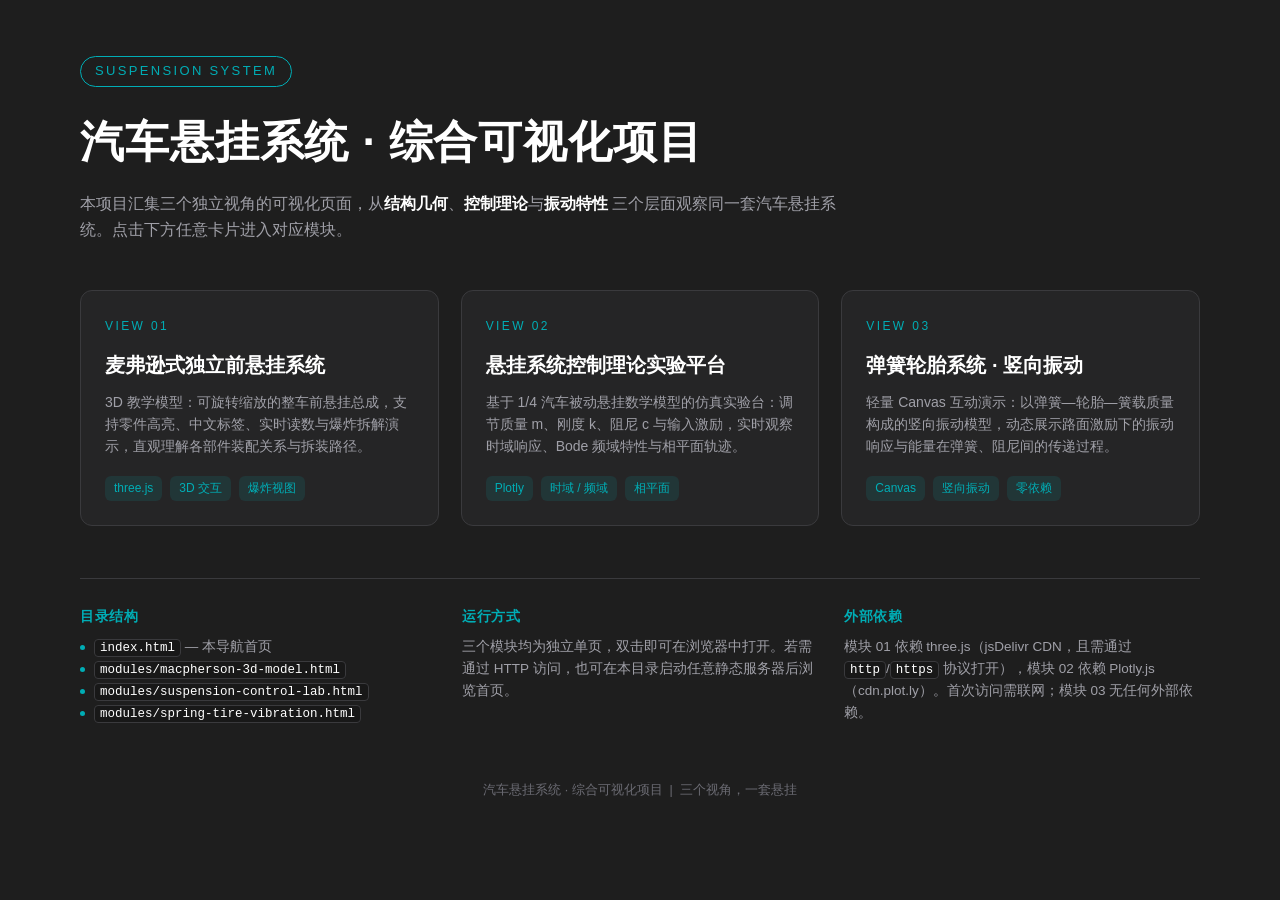
==== index.html @ 0a14ce91 "合并汽车悬挂系统三个可视化项目并打包为单仓库 新增导航首页 index.html（深色，说明三个视角与目录结构）；三个模块原样并入 modules/：macpherson-3d-model.html（" ====
<!DOCTYPE html>
<html lang="zh-CN">
<head>
<meta charset="UTF-8">
<meta name="viewport" content="width=device-width, initial-scale=1.0">
<title>汽车悬挂系统 · 综合可视化项目</title>
<style>
  :root{
    --bg:#1e1e1e;
    --panel:#252526;
    --panel-hover:#2d2d30;
    --border:#3a3a3d;
    --text:#ffffff;
    --text-dim:#a0a0a8;
    --accent:#00adb5;
    --accent-soft:rgba(0,173,181,.12);
  }
  *{box-sizing:border-box;margin:0;padding:0;}
  body{
    background:var(--bg);
    color:var(--text);
    font-family:"Segoe UI","Microsoft YaHei",-apple-system,BlinkMacSystemFont,sans-serif;
    line-height:1.6;
    min-height:100vh;
    padding:56px 24px 80px;
  }
  .wrap{max-width:1120px;margin:0 auto;}

  header{margin-bottom:48px;}
  .eyebrow{
    display:inline-block;
    font-size:13px;
    letter-spacing:.18em;
    color:var(--accent);
    border:1px solid var(--accent);
    border-radius:999px;
    padding:4px 14px;
    margin-bottom:20px;
  }
  h1{
    font-size:clamp(28px,4vw,44px);
    font-weight:600;
    letter-spacing:.02em;
    margin-bottom:14px;
  }
  .lede{
    color:var(--text-dim);
    font-size:16px;
    max-width:760px;
  }
  .lede strong{color:var(--text);font-weight:600;}

  .grid{
    display:grid;
    grid-template-columns:repeat(auto-fit,minmax(300px,1fr));
    gap:22px;
  }

  a.card{
    display:block;
    background:var(--panel);
    border:1px solid var(--border);
    border-radius:12px;
    padding:26px 24px 24px;
    text-decoration:none;
    color:inherit;
    transition:transform .18s ease,border-color .18s ease,background .18s ease;
    position:relative;
    overflow:hidden;
  }
  a.card::before{
    content:"";
    position:absolute;
    left:0;top:0;bottom:0;
    width:3px;
    background:var(--accent);
    transform:scaleY(0);
    transform-origin:top;
    transition:transform .18s ease;
  }
  a.card:hover{
    background:var(--panel-hover);
    border-color:var(--accent);
    transform:translateY(-3px);
  }
  a.card:hover::before{transform:scaleY(1);}

  .idx{
    font-size:12px;
    letter-spacing:.2em;
    color:var(--accent);
    margin-bottom:12px;
  }
  .card h2{
    font-size:20px;
    font-weight:600;
    margin-bottom:10px;
  }
  .card p{
    color:var(--text-dim);
    font-size:14px;
    margin-bottom:18px;
  }
  .tags{display:flex;flex-wrap:wrap;gap:8px;}
  .tag{
    font-size:12px;
    color:var(--accent);
    background:var(--accent-soft);
    border-radius:6px;
    padding:3px 9px;
    white-space:nowrap;
  }

  .notes{
    margin-top:52px;
    border-top:1px solid var(--border);
    padding-top:26px;
    display:grid;
    grid-template-columns:repeat(auto-fit,minmax(260px,1fr));
    gap:26px;
  }
  .notes h3{
    font-size:14px;
    font-weight:600;
    color:var(--accent);
    margin-bottom:9px;
    letter-spacing:.04em;
  }
  .notes p,.notes li{
    font-size:13.5px;
    color:var(--text-dim);
  }
  .notes ul{list-style:none;}
  .notes li{padding-left:14px;position:relative;}
  .notes li::before{
    content:"";
    position:absolute;
    left:0;top:.68em;
    width:5px;height:5px;
    border-radius:50%;
    background:var(--accent);
  }
  code{
    font-family:Consolas,"Courier New",monospace;
    font-size:12.5px;
    color:var(--text);
    background:#181818;
    border:1px solid var(--border);
    border-radius:4px;
    padding:1px 5px;
  }
  footer{
    margin-top:56px;
    color:#6b6b73;
    font-size:12.5px;
    text-align:center;
  }
</style>
</head>
<body>
<div class="wrap">

  <header>
    <span class="eyebrow">SUSPENSION SYSTEM</span>
    <h1>汽车悬挂系统 · 综合可视化项目</h1>
    <p class="lede">
      本项目汇集三个独立视角的可视化页面，从<strong>结构几何</strong>、<strong>控制理论</strong>与<strong>振动特性</strong>
      三个层面观察同一套汽车悬挂系统。点击下方任意卡片进入对应模块。
    </p>
  </header>

  <div class="grid">

    <a class="card" href="modules/macpherson-3d-model.html">
      <div class="idx">VIEW 01</div>
      <h2>麦弗逊式独立前悬挂系统</h2>
      <p>3D 教学模型：可旋转缩放的整车前悬挂总成，支持零件高亮、中文标签、实时读数与爆炸拆解演示，直观理解各部件装配关系与拆装路径。</p>
      <div class="tags">
        <span class="tag">three.js</span>
        <span class="tag">3D 交互</span>
        <span class="tag">爆炸视图</span>
      </div>
    </a>

    <a class="card" href="modules/suspension-control-lab.html">
      <div class="idx">VIEW 02</div>
      <h2>悬挂系统控制理论实验平台</h2>
      <p>基于 1/4 汽车被动悬挂数学模型的仿真实验台：调节质量 m、刚度 k、阻尼 c 与输入激励，实时观察时域响应、Bode 频域特性与相平面轨迹。</p>
      <div class="tags">
        <span class="tag">Plotly</span>
        <span class="tag">时域 / 频域</span>
        <span class="tag">相平面</span>
      </div>
    </a>

    <a class="card" href="modules/spring-tire-vibration.html">
      <div class="idx">VIEW 03</div>
      <h2>弹簧轮胎系统 · 竖向振动</h2>
      <p>轻量 Canvas 互动演示：以弹簧—轮胎—簧载质量构成的竖向振动模型，动态展示路面激励下的振动响应与能量在弹簧、阻尼间的传递过程。</p>
      <div class="tags">
        <span class="tag">Canvas</span>
        <span class="tag">竖向振动</span>
        <span class="tag">零依赖</span>
      </div>
    </a>

  </div>

  <section class="notes">
    <div>
      <h3>目录结构</h3>
      <ul>
        <li><code>index.html</code> — 本导航首页</li>
        <li><code>modules/macpherson-3d-model.html</code></li>
        <li><code>modules/suspension-control-lab.html</code></li>
        <li><code>modules/spring-tire-vibration.html</code></li>
      </ul>
    </div>
    <div>
      <h3>运行方式</h3>
      <p>三个模块均为独立单页，双击即可在浏览器中打开。若需通过 HTTP 访问，也可在本目录启动任意静态服务器后浏览首页。</p>
    </div>
    <div>
      <h3>外部依赖</h3>
      <p>模块 01 依赖 three.js（jsDelivr CDN，且需通过 <code>http</code>/<code>https</code> 协议打开），模块 02 依赖 Plotly.js（cdn.plot.ly）。首次访问需联网；模块 03 无任何外部依赖。</p>
    </div>
  </section>

  <footer>汽车悬挂系统 · 综合可视化项目 &nbsp;|&nbsp; 三个视角，一套悬挂</footer>

</div>
</body>
</html>
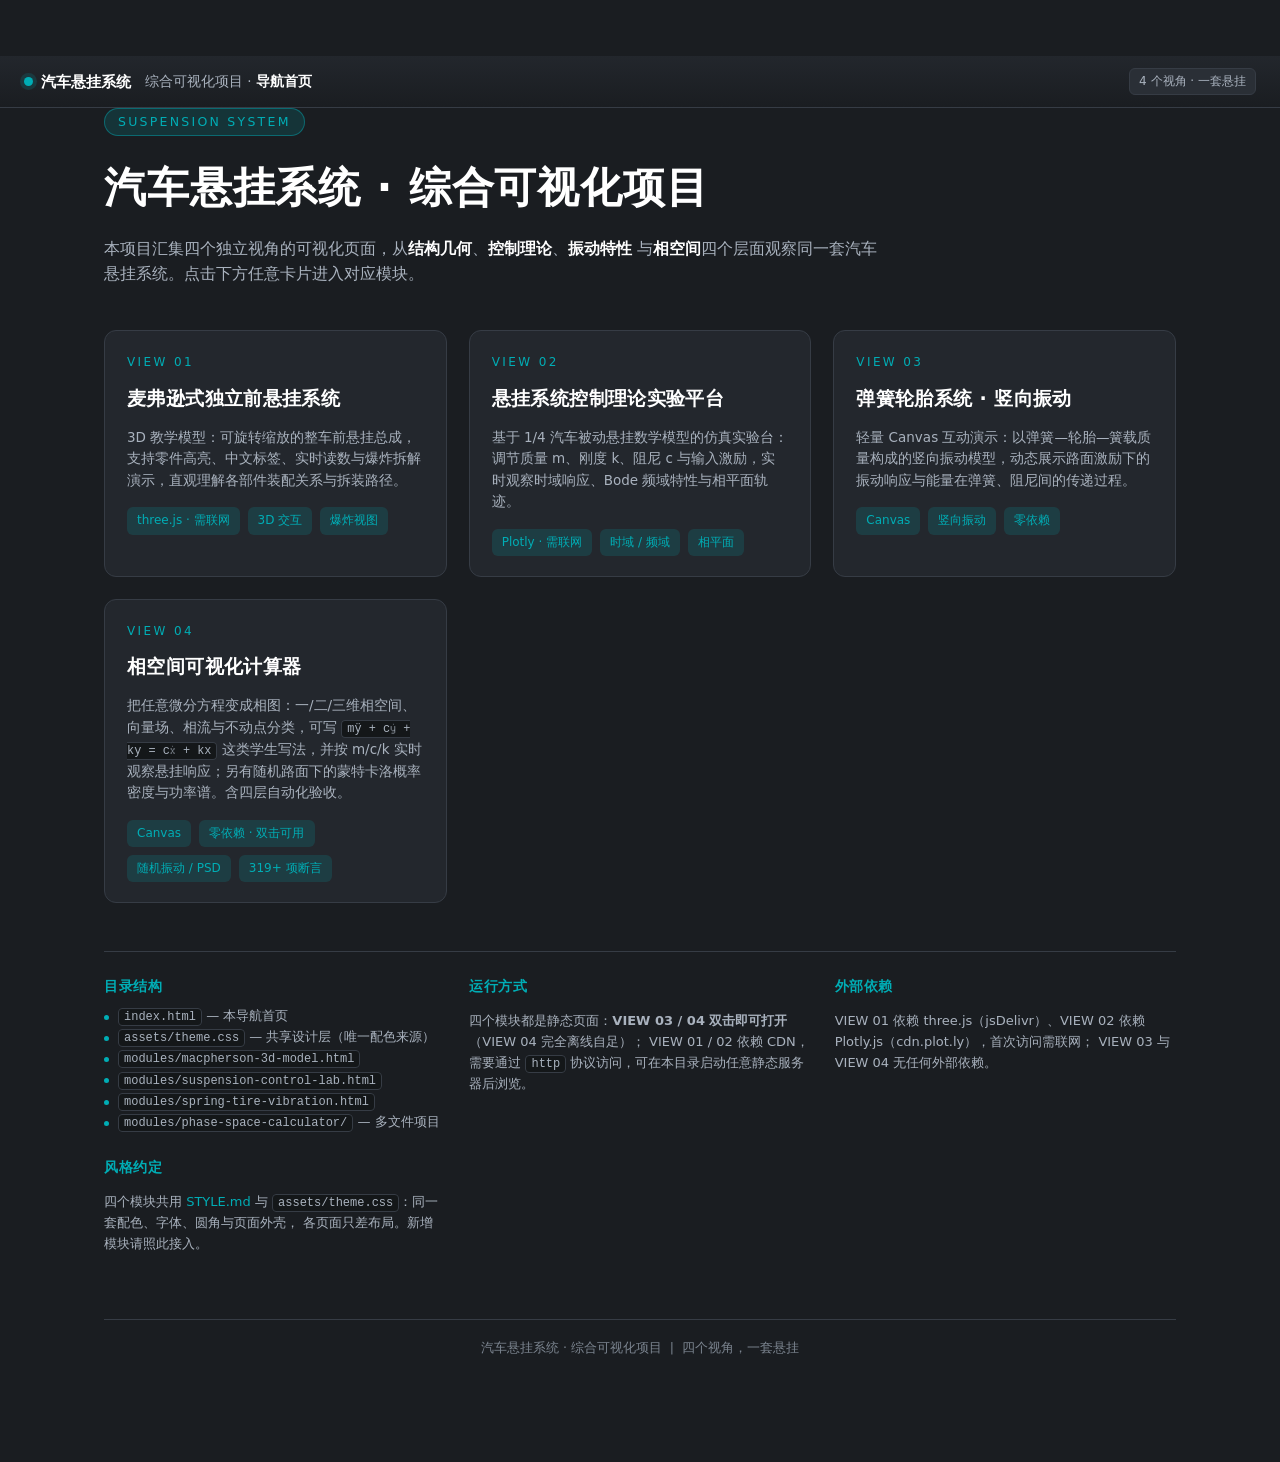
==== commit ee5aa835: "并入相空间可视化计算器，并统一四个模块的风格 - 新增 assets/theme.css：全套配色、字体、圆角与通用组件的唯一来源 - 新增 STYLE.md：token 表、页面外壳、目录与命名、依" ====
--- a/index.html
+++ b/index.html
@@ -4,179 +4,44 @@
 <meta charset="UTF-8">
 <meta name="viewport" content="width=device-width, initial-scale=1.0">
 <title>汽车悬挂系统 · 综合可视化项目</title>
+<link rel="stylesheet" href="assets/theme.css">
 <style>
-  :root{
-    --bg:#1e1e1e;
-    --panel:#252526;
-    --panel-hover:#2d2d30;
-    --border:#3a3a3d;
-    --text:#ffffff;
-    --text-dim:#a0a0a8;
-    --accent:#00adb5;
-    --accent-soft:rgba(0,173,181,.12);
-  }
-  *{box-sizing:border-box;margin:0;padding:0;}
-  body{
-    background:var(--bg);
-    color:var(--text);
-    font-family:"Segoe UI","Microsoft YaHei",-apple-system,BlinkMacSystemFont,sans-serif;
-    line-height:1.6;
-    min-height:100vh;
-    padding:56px 24px 80px;
-  }
-  .wrap{max-width:1120px;margin:0 auto;}
-
-  header{margin-bottom:48px;}
-  .eyebrow{
-    display:inline-block;
-    font-size:13px;
-    letter-spacing:.18em;
-    color:var(--accent);
-    border:1px solid var(--accent);
-    border-radius:999px;
-    padding:4px 14px;
-    margin-bottom:20px;
-  }
-  h1{
-    font-size:clamp(28px,4vw,44px);
-    font-weight:600;
-    letter-spacing:.02em;
-    margin-bottom:14px;
-  }
-  .lede{
-    color:var(--text-dim);
-    font-size:16px;
-    max-width:760px;
-  }
-  .lede strong{color:var(--text);font-weight:600;}
-
-  .grid{
-    display:grid;
-    grid-template-columns:repeat(auto-fit,minmax(300px,1fr));
-    gap:22px;
-  }
-
-  a.card{
-    display:block;
-    background:var(--panel);
-    border:1px solid var(--border);
-    border-radius:12px;
-    padding:26px 24px 24px;
-    text-decoration:none;
-    color:inherit;
-    transition:transform .18s ease,border-color .18s ease,background .18s ease;
-    position:relative;
-    overflow:hidden;
-  }
-  a.card::before{
-    content:"";
-    position:absolute;
-    left:0;top:0;bottom:0;
-    width:3px;
-    background:var(--accent);
-    transform:scaleY(0);
-    transform-origin:top;
-    transition:transform .18s ease;
-  }
-  a.card:hover{
-    background:var(--panel-hover);
-    border-color:var(--accent);
-    transform:translateY(-3px);
-  }
-  a.card:hover::before{transform:scaleY(1);}
-
-  .idx{
-    font-size:12px;
-    letter-spacing:.2em;
-    color:var(--accent);
-    margin-bottom:12px;
-  }
-  .card h2{
-    font-size:20px;
-    font-weight:600;
-    margin-bottom:10px;
-  }
-  .card p{
-    color:var(--text-dim);
-    font-size:14px;
-    margin-bottom:18px;
-  }
-  .tags{display:flex;flex-wrap:wrap;gap:8px;}
-  .tag{
-    font-size:12px;
-    color:var(--accent);
-    background:var(--accent-soft);
-    border-radius:6px;
-    padding:3px 9px;
-    white-space:nowrap;
-  }
-
-  .notes{
-    margin-top:52px;
-    border-top:1px solid var(--border);
-    padding-top:26px;
-    display:grid;
-    grid-template-columns:repeat(auto-fit,minmax(260px,1fr));
-    gap:26px;
-  }
-  .notes h3{
-    font-size:14px;
-    font-weight:600;
-    color:var(--accent);
-    margin-bottom:9px;
-    letter-spacing:.04em;
-  }
-  .notes p,.notes li{
-    font-size:13.5px;
-    color:var(--text-dim);
-  }
-  .notes ul{list-style:none;}
-  .notes li{padding-left:14px;position:relative;}
-  .notes li::before{
-    content:"";
-    position:absolute;
-    left:0;top:.68em;
-    width:5px;height:5px;
-    border-radius:50%;
-    background:var(--accent);
-  }
-  code{
-    font-family:Consolas,"Courier New",monospace;
-    font-size:12.5px;
-    color:var(--text);
-    background:#181818;
-    border:1px solid var(--border);
-    border-radius:4px;
-    padding:1px 5px;
-  }
-  footer{
-    margin-top:56px;
-    color:#6b6b73;
-    font-size:12.5px;
-    text-align:center;
-  }
+  /* 本页只写"摆在哪里"：配色、圆角、字体、组件观感一律来自 assets/theme.css */
+  body { padding: 56px 0 64px; }
+  header.hero { margin-bottom: 44px; }
+  header.hero h1 { font-size: clamp(28px, 4vw, 42px); margin-bottom: 12px; }
+  .grid--cards { gap: 22px; }
+  .card .idx { font-size: 12px; letter-spacing: .2em; color: var(--accent); margin-bottom: 10px; }
+  .card .tags { margin-top: 16px; }
+  .notes code { font-size: 12px; }
 </style>
 </head>
 <body>
+<header class="sitebar">
+  <a class="brand" href="index.html">汽车悬挂系统</a>
+  <span class="crumb">综合可视化项目 · <b>导航首页</b></span>
+  <span class="spacer"></span>
+  <span class="tag tag--ghost">4 个视角 · 一套悬挂</span>
+</header>
+
 <div class="wrap">
-
-  <header>
+  <header class="hero">
     <span class="eyebrow">SUSPENSION SYSTEM</span>
     <h1>汽车悬挂系统 · 综合可视化项目</h1>
     <p class="lede">
-      本项目汇集三个独立视角的可视化页面，从<strong>结构几何</strong>、<strong>控制理论</strong>与<strong>振动特性</strong>
-      三个层面观察同一套汽车悬挂系统。点击下方任意卡片进入对应模块。
+      本项目汇集四个独立视角的可视化页面，从<strong>结构几何</strong>、<strong>控制理论</strong>、<strong>振动特性</strong>
+      与<strong>相空间</strong>四个层面观察同一套汽车悬挂系统。点击下方任意卡片进入对应模块。
     </p>
   </header>
 
-  <div class="grid">
+  <div class="grid grid--cards">
 
     <a class="card" href="modules/macpherson-3d-model.html">
       <div class="idx">VIEW 01</div>
       <h2>麦弗逊式独立前悬挂系统</h2>
       <p>3D 教学模型：可旋转缩放的整车前悬挂总成，支持零件高亮、中文标签、实时读数与爆炸拆解演示，直观理解各部件装配关系与拆装路径。</p>
       <div class="tags">
-        <span class="tag">three.js</span>
+        <span class="tag">three.js · 需联网</span>
         <span class="tag">3D 交互</span>
         <span class="tag">爆炸视图</span>
       </div>
@@ -187,7 +52,7 @@
       <h2>悬挂系统控制理论实验平台</h2>
       <p>基于 1/4 汽车被动悬挂数学模型的仿真实验台：调节质量 m、刚度 k、阻尼 c 与输入激励，实时观察时域响应、Bode 频域特性与相平面轨迹。</p>
       <div class="tags">
-        <span class="tag">Plotly</span>
+        <span class="tag">Plotly · 需联网</span>
         <span class="tag">时域 / 频域</span>
         <span class="tag">相平面</span>
       </div>
@@ -204,6 +69,19 @@
       </div>
     </a>
 
+    <a class="card" href="modules/phase-space-calculator/index.html">
+      <div class="idx">VIEW 04</div>
+      <h2>相空间可视化计算器</h2>
+      <p>把任意微分方程变成相图：一/二/三维相空间、向量场、相流与不动点分类，可写 <code>mÿ + cẏ + ky = cẋ + kx</code>
+         这类学生写法，并按 m/c/k 实时观察悬挂响应；另有随机路面下的蒙特卡洛概率密度与功率谱。含四层自动化验收。</p>
+      <div class="tags">
+        <span class="tag">Canvas</span>
+        <span class="tag">零依赖 · 双击可用</span>
+        <span class="tag">随机振动 / PSD</span>
+        <span class="tag">319+ 项断言</span>
+      </div>
+    </a>
+
   </div>
 
   <section class="notes">
@@ -211,23 +89,31 @@
       <h3>目录结构</h3>
       <ul>
         <li><code>index.html</code> — 本导航首页</li>
+        <li><code>assets/theme.css</code> — 共享设计层（唯一配色来源）</li>
         <li><code>modules/macpherson-3d-model.html</code></li>
         <li><code>modules/suspension-control-lab.html</code></li>
         <li><code>modules/spring-tire-vibration.html</code></li>
+        <li><code>modules/phase-space-calculator/</code> — 多文件项目</li>
       </ul>
     </div>
     <div>
       <h3>运行方式</h3>
-      <p>三个模块均为独立单页，双击即可在浏览器中打开。若需通过 HTTP 访问，也可在本目录启动任意静态服务器后浏览首页。</p>
+      <p>四个模块都是静态页面：<strong>VIEW 03 / 04 双击即可打开</strong>（VIEW 04 完全离线自足）；
+      VIEW 01 / 02 依赖 CDN，需要通过 <code>http</code> 协议访问，可在本目录启动任意静态服务器后浏览。</p>
     </div>
     <div>
       <h3>外部依赖</h3>
-      <p>模块 01 依赖 three.js（jsDelivr CDN，且需通过 <code>http</code>/<code>https</code> 协议打开），模块 02 依赖 Plotly.js（cdn.plot.ly）。首次访问需联网；模块 03 无任何外部依赖。</p>
+      <p>VIEW 01 依赖 three.js（jsDelivr）、VIEW 02 依赖 Plotly.js（cdn.plot.ly），首次访问需联网；
+      VIEW 03 与 VIEW 04 无任何外部依赖。</p>
+    </div>
+    <div>
+      <h3>风格约定</h3>
+      <p>四个模块共用 <a href="STYLE.md">STYLE.md</a> 与 <code>assets/theme.css</code>：同一套配色、字体、圆角与页面外壳，
+      各页面只差布局。新增模块请照此接入。</p>
     </div>
   </section>
 
-  <footer>汽车悬挂系统 · 综合可视化项目 &nbsp;|&nbsp; 三个视角，一套悬挂</footer>
-
+  <footer class="site-foot">汽车悬挂系统 · 综合可视化项目 &nbsp;|&nbsp; 四个视角，一套悬挂</footer>
 </div>
 </body>
-</html>+</html>
--- a/assets/theme.css
+++ b/assets/theme.css
@@ -0,0 +1,282 @@
+/*!
+ * theme.css —— 汽车悬挂系统可视化项目 · 共享设计层
+ *
+ * 这一个文件是**整套仓库的唯一配色与排版来源**。任何子项目都不再自己定义颜色：
+ *   1) 先看这里有没有现成的 token（--bg / --panel / --accent / --s1… 等）
+ *   2) 再写自己的布局规则（只写"摆在哪里"，不写"什么颜色"）
+ *
+ * 家族色取自原导航页：#00adb5（青绿）。四个子项目原先各有一套配色与变量命名
+ * （--panel/--card/--ink/--fg… 互不相同，还有一个是浅色），统一到这里之后，
+ * 页面之间只差布局，不差"长相"。
+ *
+ * 兼容说明：本文件不依赖任何构建工具与网络，直接 <link> 即可（file:// 双击也能用）。
+ */
+
+/* ================================================================ 设计 token */
+:root {
+  /* ---- 背景层次（由外到内） ---- */
+  --bg:            #1a1d21;   /* 页面底色 */
+  --bg-deep:       #141719;   /* 画布/凹陷区（相图、图表底） */
+  --panel:         #23272d;   /* 卡片与面板 */
+  --panel-2:       #2a2f36;   /* 面板内的次级块 */
+  --panel-3:       #313741;   /* 悬停/选中 */
+  --line:          #363c45;   /* 常规分隔线 */
+  --line-soft:     #2c3138;   /* 更弱的分隔线 */
+  --line-strong:   #454c57;
+
+  /* ---- 文字 ---- */
+  --fg:            #ffffff;
+  --fg-dim:        #a9b2be;
+  --fg-mute:       #7b848f;
+
+  /* ---- 家族强调色 ---- */
+  --accent:        #00adb5;   /* 主色：标题、边框、强调 */
+  --accent-2:      #57e0ff;   /* 次色：数据高亮（曲线、当前状态点） */
+  --accent-soft:   rgba(0, 173, 181, .16);
+  --accent-line:   rgba(0, 173, 181, .45);
+
+  /* ---- 语义色（读数里"好/注意/坏"） ---- */
+  --ok:            #3ddc97;
+  --warn:          #ffb454;
+  --danger:        #ff6b6b;
+
+  /* ---- 数据系列色（图表曲线；深色底上取亮一档） ---- */
+  --s1:            #4f9cf9;   /* 原 --blue   */
+  --s2:            #f2994a;   /* 原 --orange */
+  --s3:            #2fbf8f;   /* 原 --green  */
+  --s4:            #ef5350;   /* 原 --red    */
+  --s5:            #c9a6ff;
+
+  /* ---- 形状与阴影 ---- */
+  --radius:        12px;
+  --radius-sm:     8px;
+  --radius-xs:     6px;
+  --shadow:        0 1px 2px rgba(0,0,0,.28), 0 10px 28px rgba(0,0,0,.26);
+  --shadow-sm:     0 1px 2px rgba(0,0,0,.25);
+
+  /* ---- 排版 ---- */
+  --font-sans:     "Segoe UI", "PingFang SC", "Microsoft YaHei", system-ui, -apple-system, sans-serif;
+  --font-mono:     Consolas, "Cascadia Mono", "SFMono-Regular", "Courier New", monospace;
+  --maxw:          1120px;
+
+  color-scheme: dark;
+}
+
+/* ================================================================ 基础重置 */
+*, *::before, *::after { box-sizing: border-box; }
+html, body { margin: 0; padding: 0; }
+body {
+  background: var(--bg);
+  color: var(--fg);
+  font-family: var(--font-sans);
+  font-size: 15px;
+  line-height: 1.6;
+  -webkit-font-smoothing: antialiased;
+}
+a { color: var(--accent); text-decoration: none; }
+a:hover { color: var(--accent-2); }
+h1, h2, h3, h4 { margin: 0 0 .5em; font-weight: 600; letter-spacing: .02em; }
+code, kbd, .mono {
+  font-family: var(--font-mono);
+  font-size: .88em;
+  background: var(--bg-deep);
+  border: 1px solid var(--line);
+  border-radius: 4px;
+  padding: 1px 5px;
+}
+kbd { border-bottom-width: 2px; }
+::selection { background: var(--accent-soft); color: #fff; }
+:focus-visible { outline: 2px solid var(--accent); outline-offset: 2px; border-radius: 4px; }
+/* 统一滚动条（原来是各页面各一个） */
+* { scrollbar-width: thin; scrollbar-color: var(--line-strong) transparent; }
+*::-webkit-scrollbar { width: 10px; height: 10px; }
+*::-webkit-scrollbar-track { background: transparent; }
+*::-webkit-scrollbar-thumb { background: var(--line-strong); border-radius: 6px; border: 2px solid var(--bg); }
+*::-webkit-scrollbar-thumb:hover { background: var(--accent); }
+
+/* ================================================================ 页面外壳 */
+.wrap { max-width: var(--maxw); margin: 0 auto; padding: 0 24px; }
+
+/* 统一的顶栏：品牌 + 面包屑 + 右侧信息。子项目一律带它，于是随时能回导航页。
+   固定定位版本（.sitebar--fixed）供整屏画布类页面使用。 */
+.sitebar {
+  display: flex; align-items: center; gap: 14px; flex-wrap: wrap;
+  padding: 12px 24px;
+  background: linear-gradient(180deg, rgba(35,39,45,.96), rgba(26,29,33,.94));
+  border-bottom: 1px solid var(--line);
+}
+.sitebar--fixed {
+  position: fixed; left: 0; right: 0; top: 0; z-index: 50;
+  backdrop-filter: blur(10px);
+  border-bottom: 1px solid var(--line-soft);
+}
+.sitebar .brand {
+  display: inline-flex; align-items: center; gap: 8px;
+  font-weight: 600; color: var(--fg); white-space: nowrap;
+}
+.sitebar .brand:hover { color: var(--accent-2); }
+.sitebar .brand::before {
+  content: ""; width: 9px; height: 9px; border-radius: 50%;
+  background: var(--accent); box-shadow: 0 0 0 4px var(--accent-soft);
+}
+.sitebar .crumb { color: var(--fg-dim); font-size: 13.5px; }
+.sitebar .crumb b { color: var(--fg); font-weight: 600; }
+.sitebar .spacer { flex: 1 1 auto; }
+/* 有固定顶栏时，正文让出高度 */
+.sitebar--fixed + .wrap, body.has-sitebar--fixed .wrap { padding-top: 62px; }
+
+.eyebrow {
+  display: inline-block; font-size: 12.5px; letter-spacing: .18em;
+  color: var(--accent); border: 1px solid var(--accent-line);
+  border-radius: 999px; padding: 3px 13px; margin-bottom: 18px;
+  background: var(--accent-soft);
+}
+.lede { color: var(--fg-dim); font-size: 15.5px; max-width: 780px; }
+.lede strong { color: var(--fg); font-weight: 600; }
+.sub { color: var(--fg-dim); font-size: 13px; }
+.muted { color: var(--fg-mute); }
+
+/* ================================================================ 通用组件 */
+/* 卡片：导航页的大卡片与子项目里的小卡片共用同一套观感 */
+.card {
+  display: block; background: var(--panel); border: 1px solid var(--line);
+  border-radius: var(--radius); padding: 22px 22px 20px; color: inherit;
+  transition: transform .18s ease, border-color .18s ease, background .18s ease;
+}
+a.card { position: relative; overflow: hidden; text-decoration: none; }
+a.card::before {
+  content: ""; position: absolute; left: 0; top: 0; bottom: 0; width: 3px;
+  background: var(--accent); transform: scaleY(0); transform-origin: top;
+  transition: transform .18s ease;
+}
+a.card:hover { background: var(--panel-2); border-color: var(--accent); transform: translateY(-3px); }
+a.card:hover::before { transform: scaleY(1); }
+.card h2 { font-size: 19px; margin-bottom: 8px; }
+.card > p, .card .body { color: var(--fg-dim); font-size: 13.5px; }
+.card > h2:first-child { margin-top: 0; }
+
+/* 面板：子项目里的控件容器（原 #panel / .card / .chart-card 统一到这里） */
+.panel {
+  background: var(--panel); border: 1px solid var(--line);
+  border-radius: var(--radius); padding: 14px 16px; box-shadow: var(--shadow-sm);
+}
+.panel--float {
+  background: rgba(35,39,45,.86); backdrop-filter: blur(10px);
+  box-shadow: var(--shadow);
+}
+.panel h2, .panel .title {
+  font-size: 13px; color: var(--fg); margin: 0 0 10px;
+  letter-spacing: .04em; display: flex; align-items: baseline; gap: 8px;
+}
+.panel .title span, .panel h2 span { color: var(--fg-mute); font-weight: 400; font-size: 12px; }
+
+/* 小标签 */
+.tag, .pill {
+  display: inline-block; font-size: 12px; color: var(--accent);
+  background: var(--accent-soft); border: 1px solid transparent;
+  border-radius: var(--radius-xs); padding: 3px 9px; white-space: nowrap;
+}
+.tag--ghost { color: var(--fg-dim); background: var(--panel-2); border-color: var(--line); }
+.tags { display: flex; flex-wrap: wrap; gap: 8px; }
+
+/* 按钮 */
+.btn, button.btn {
+  font: inherit; font-size: 13px; color: var(--fg);
+  background: var(--panel-2); border: 1px solid var(--line-strong);
+  border-radius: var(--radius-xs); padding: 6px 13px; cursor: pointer;
+  transition: background .15s ease, border-color .15s ease, color .15s ease;
+}
+.btn:hover { background: var(--panel-3); border-color: var(--accent); color: #fff; }
+.btn:active { transform: translateY(1px); }
+.btn--primary { background: var(--accent); border-color: var(--accent); color: #04191b; font-weight: 600; }
+.btn--primary:hover { background: var(--accent-2); border-color: var(--accent-2); color: #04191b; }
+.btn--ghost { background: transparent; color: var(--fg-dim); }
+.btn--on, .btn.active { background: var(--accent); border-color: var(--accent); color: #04191b; }
+.btns { display: flex; flex-wrap: wrap; gap: 8px; }
+
+/* 键值读数行（原 .row / .ro / .stat 统一到这里） */
+.row, .ro, .stat {
+  display: flex; align-items: baseline; justify-content: space-between; gap: 10px;
+  background: var(--bg-deep); border: 1px solid var(--line-soft);
+  border-radius: var(--radius-xs); padding: 5px 9px; font-size: 12.5px;
+}
+.row > label, .ro .k, .stat .k, .row .k { color: var(--fg-dim); }
+.row > b, .ro .v, .stat .v, .row .v {
+  font-family: var(--font-mono); color: var(--fg); text-align: right;
+}
+.ro .v.accent, .stat .v.accent { color: var(--accent-2); }
+.ro .v.warn, .stat .v.warn { color: var(--warn); }
+.ro.wide { align-items: center; }
+.readouts, .stats { display: flex; flex-direction: column; gap: 5px; }
+
+/* 滑杆行 */
+.slider-row, .row.slider { display: grid; grid-template-columns: 96px 1fr 62px; gap: 8px; align-items: center; }
+.slider-head { display: flex; justify-content: space-between; font-size: 12.5px; color: var(--fg-dim); }
+.slider-head .val { font-family: var(--font-mono); color: var(--accent-2); }
+input[type="range"] {
+  -webkit-appearance: none; appearance: none; width: 100%; height: 4px;
+  background: var(--line); border-radius: 3px; outline: none; cursor: pointer;
+}
+input[type="range"]::-webkit-slider-thumb {
+  -webkit-appearance: none; width: 14px; height: 14px; border-radius: 50%;
+  background: var(--accent); border: 2px solid var(--bg); box-shadow: 0 0 0 1px var(--accent-line);
+}
+input[type="range"]::-moz-range-thumb {
+  width: 12px; height: 12px; border-radius: 50%; background: var(--accent); border: 2px solid var(--bg);
+}
+input[type="number"], input[type="text"], select {
+  font: inherit; font-size: 12.5px; color: var(--fg); background: var(--bg-deep);
+  border: 1px solid var(--line); border-radius: var(--radius-xs); padding: 4px 7px;
+}
+input[type="checkbox"] { accent-color: var(--accent); }
+label.check, .row.check { display: inline-flex; align-items: center; gap: 6px; cursor: pointer; }
+
+/* 图例 */
+.legend, .legend-note {
+  display: flex; flex-wrap: wrap; gap: 12px; font-size: 12px; color: var(--fg-dim);
+}
+.legend .lg { display: inline-flex; align-items: center; gap: 6px; }
+.legend .lg i, .legend-note .dot {
+  width: 10px; height: 10px; border-radius: 50%; background: currentColor; display: inline-block;
+}
+.chart-card, .chart-box { background: var(--panel); border: 1px solid var(--line); border-radius: var(--radius); overflow: hidden; }
+
+/* 提示 / 说明区块 */
+.notes {
+  margin-top: 48px; border-top: 1px solid var(--line); padding-top: 24px;
+  display: grid; grid-template-columns: repeat(auto-fit, minmax(260px, 1fr)); gap: 24px;
+}
+.notes h3 { font-size: 13.5px; color: var(--accent); margin-bottom: 8px; letter-spacing: .04em; }
+.notes p, .notes li { font-size: 13px; color: var(--fg-dim); }
+.notes ul { list-style: none; margin: 0; padding: 0; }
+.notes li { padding-left: 14px; position: relative; }
+.notes li::before {
+  content: ""; position: absolute; left: 0; top: .68em;
+  width: 5px; height: 5px; border-radius: 50%; background: var(--accent);
+}
+#warn, .warn-box {
+  color: var(--warn); background: rgba(255,180,84,.08);
+  border: 1px solid rgba(255,180,84,.35); border-radius: var(--radius-xs);
+  padding: 6px 9px; font-size: 12.5px;
+}
+
+footer.site-foot {
+  margin-top: 52px; padding: 18px 0 40px; border-top: 1px solid var(--line);
+  color: var(--fg-mute); font-size: 12.5px; text-align: center;
+}
+footer.site-foot a { color: var(--fg-dim); }
+
+/* ================================================================ 布局辅助 */
+.grid { display: grid; gap: 22px; }
+.grid--cards { grid-template-columns: repeat(auto-fit, minmax(300px, 1fr)); }
+.stack { display: flex; flex-direction: column; gap: 10px; }
+.cluster { display: flex; flex-wrap: wrap; gap: 8px; align-items: center; }
+
+@media (max-width: 720px) {
+  .wrap { padding: 0 16px; }
+  .sitebar { padding: 10px 16px; gap: 10px; }
+  .sitebar .crumb { display: none; }
+}
+@media (prefers-reduced-motion: reduce) {
+  * { transition: none !important; animation: none !important; }
+}
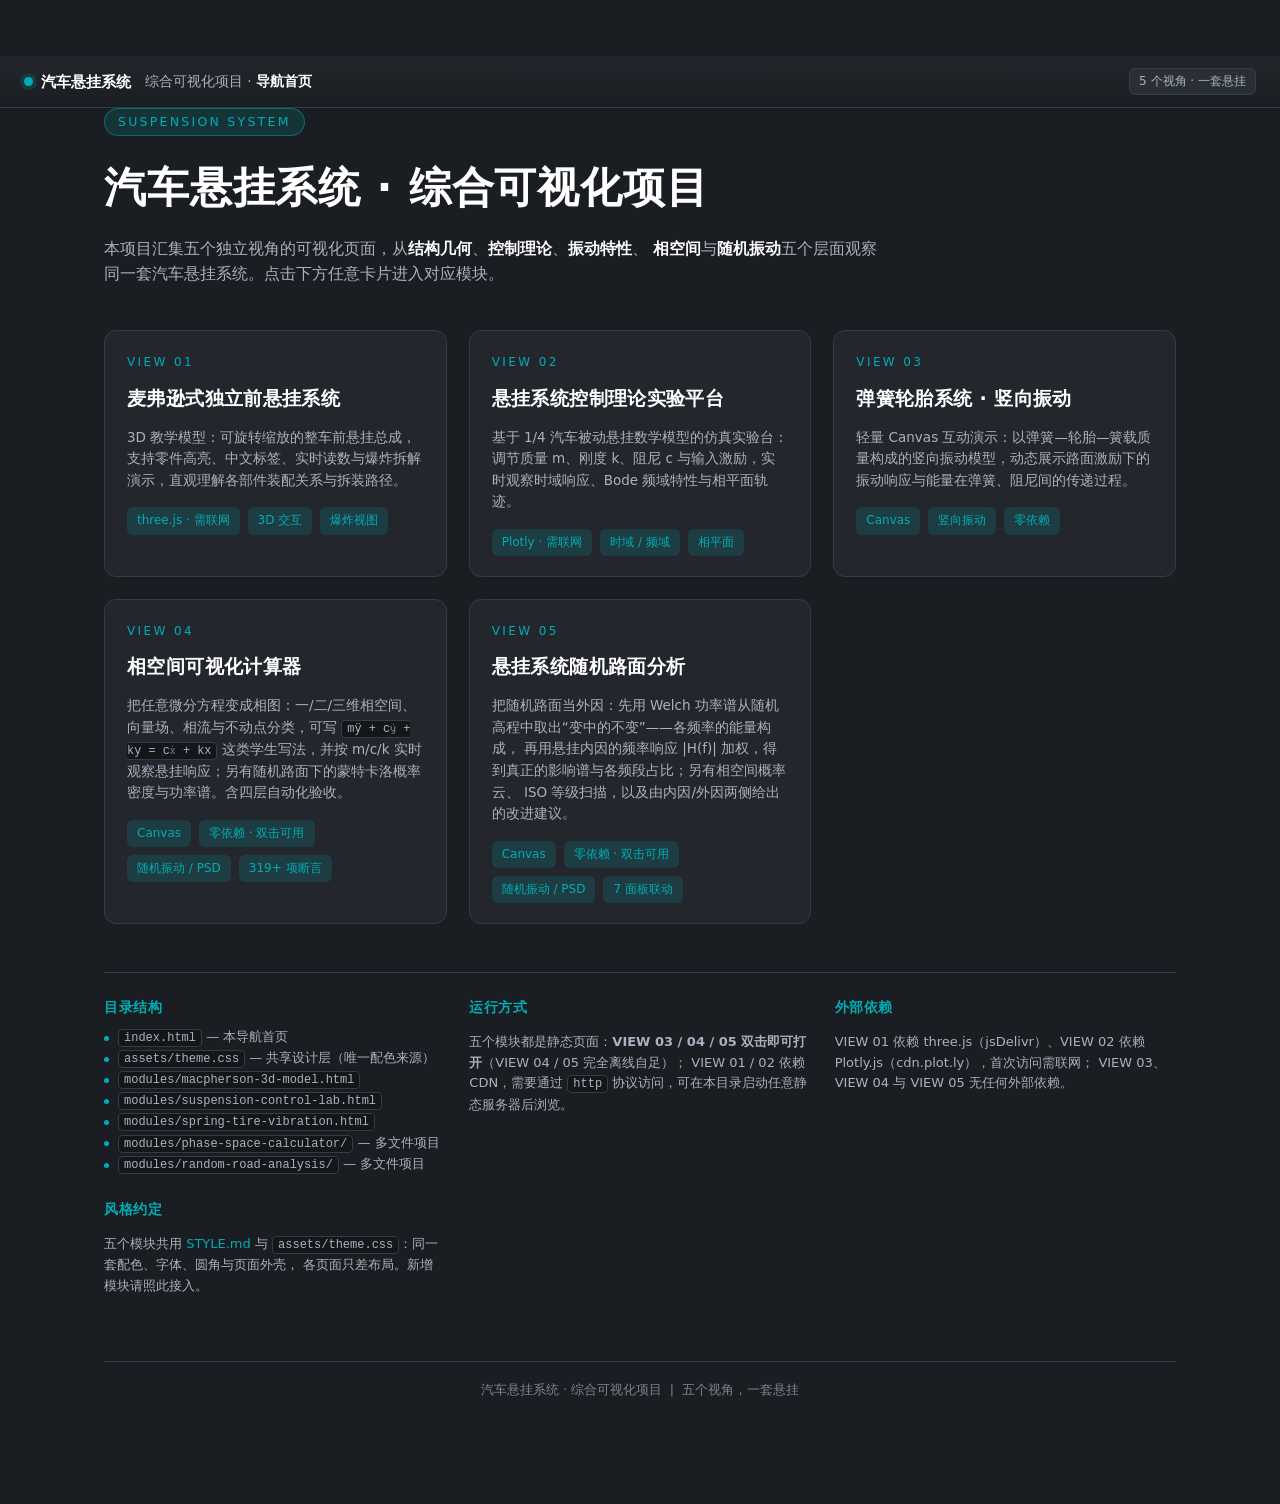
==== commit 21f5af75: "并入悬挂系统随机路面分析（VIEW 05），并统一五个模块的风格 - 新增 modules/random-road-analysis/：既有随机路面分析项目归位为多文件模块   （index.html" ====
--- a/index.html
+++ b/index.html
@@ -21,7 +21,7 @@
   <a class="brand" href="index.html">汽车悬挂系统</a>
   <span class="crumb">综合可视化项目 · <b>导航首页</b></span>
   <span class="spacer"></span>
-  <span class="tag tag--ghost">4 个视角 · 一套悬挂</span>
+  <span class="tag tag--ghost">5 个视角 · 一套悬挂</span>
 </header>
 
 <div class="wrap">
@@ -29,8 +29,8 @@
     <span class="eyebrow">SUSPENSION SYSTEM</span>
     <h1>汽车悬挂系统 · 综合可视化项目</h1>
     <p class="lede">
-      本项目汇集四个独立视角的可视化页面，从<strong>结构几何</strong>、<strong>控制理论</strong>、<strong>振动特性</strong>
-      与<strong>相空间</strong>四个层面观察同一套汽车悬挂系统。点击下方任意卡片进入对应模块。
+      本项目汇集五个独立视角的可视化页面，从<strong>结构几何</strong>、<strong>控制理论</strong>、<strong>振动特性</strong>、
+      <strong>相空间</strong>与<strong>随机振动</strong>五个层面观察同一套汽车悬挂系统。点击下方任意卡片进入对应模块。
     </p>
   </header>
 
@@ -82,6 +82,20 @@
       </div>
     </a>
 
+    <a class="card" href="modules/random-road-analysis/index.html">
+      <div class="idx">VIEW 05</div>
+      <h2>悬挂系统随机路面分析</h2>
+      <p>把随机路面当外因：先用 Welch 功率谱从随机高程中取出“变中的不变”——各频率的能量构成，
+         再用悬挂内因的频率响应 |H(f)| 加权，得到真正的影响谱与各频段占比；另有相空间概率云、
+         ISO 等级扫描，以及由内因/外因两侧给出的改进建议。</p>
+      <div class="tags">
+        <span class="tag">Canvas</span>
+        <span class="tag">零依赖 · 双击可用</span>
+        <span class="tag">随机振动 / PSD</span>
+        <span class="tag">7 面板联动</span>
+      </div>
+    </a>
+
   </div>
 
   <section class="notes">
@@ -94,26 +108,27 @@
         <li><code>modules/suspension-control-lab.html</code></li>
         <li><code>modules/spring-tire-vibration.html</code></li>
         <li><code>modules/phase-space-calculator/</code> — 多文件项目</li>
+        <li><code>modules/random-road-analysis/</code> — 多文件项目</li>
       </ul>
     </div>
     <div>
       <h3>运行方式</h3>
-      <p>四个模块都是静态页面：<strong>VIEW 03 / 04 双击即可打开</strong>（VIEW 04 完全离线自足）；
+      <p>五个模块都是静态页面：<strong>VIEW 03 / 04 / 05 双击即可打开</strong>（VIEW 04 / 05 完全离线自足）；
       VIEW 01 / 02 依赖 CDN，需要通过 <code>http</code> 协议访问，可在本目录启动任意静态服务器后浏览。</p>
     </div>
     <div>
       <h3>外部依赖</h3>
       <p>VIEW 01 依赖 three.js（jsDelivr）、VIEW 02 依赖 Plotly.js（cdn.plot.ly），首次访问需联网；
-      VIEW 03 与 VIEW 04 无任何外部依赖。</p>
+      VIEW 03、VIEW 04 与 VIEW 05 无任何外部依赖。</p>
     </div>
     <div>
       <h3>风格约定</h3>
-      <p>四个模块共用 <a href="STYLE.md">STYLE.md</a> 与 <code>assets/theme.css</code>：同一套配色、字体、圆角与页面外壳，
+      <p>五个模块共用 <a href="STYLE.md">STYLE.md</a> 与 <code>assets/theme.css</code>：同一套配色、字体、圆角与页面外壳，
       各页面只差布局。新增模块请照此接入。</p>
     </div>
   </section>
 
-  <footer class="site-foot">汽车悬挂系统 · 综合可视化项目 &nbsp;|&nbsp; 四个视角，一套悬挂</footer>
+  <footer class="site-foot">汽车悬挂系统 · 综合可视化项目 &nbsp;|&nbsp; 五个视角，一套悬挂</footer>
 </div>
 </body>
 </html>
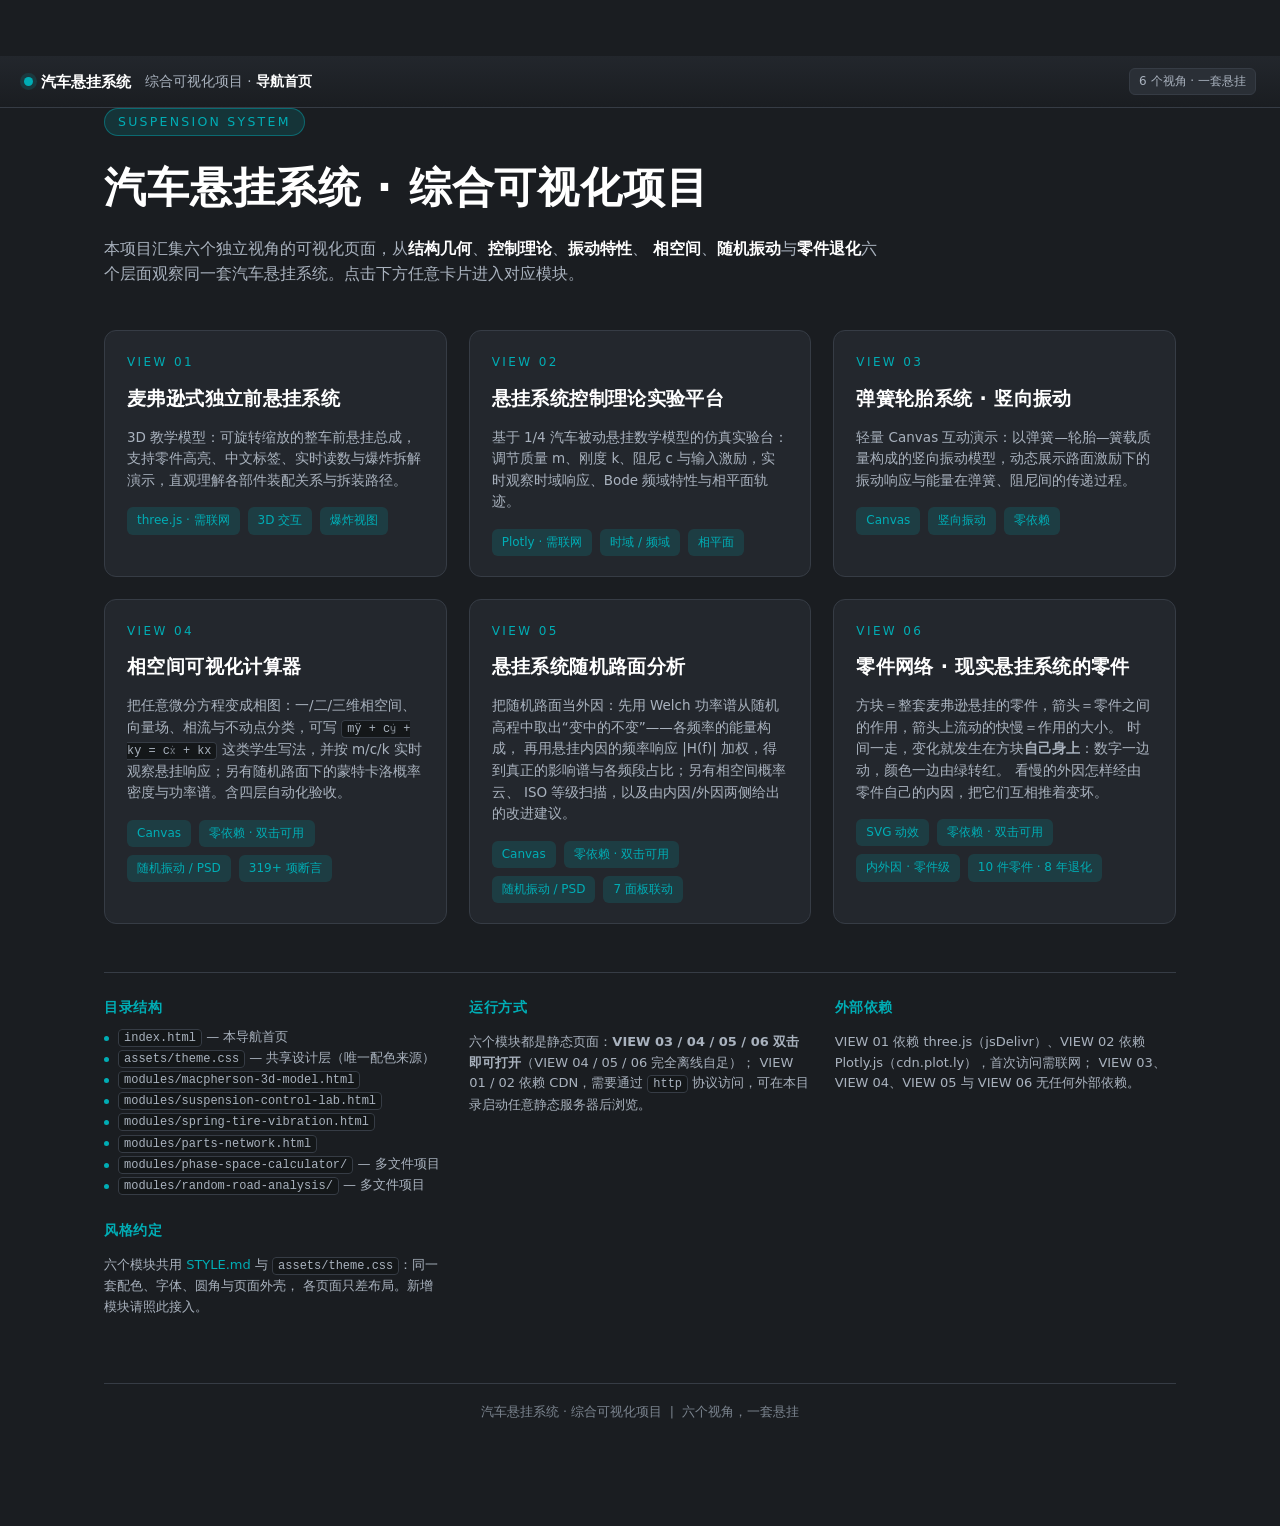
==== commit 2c1eca9d: "并入悬挂系统零件网络（VIEW 06）：整套零件的退化写在方块自己身上 新增 modules/parts-network.html —— - 零件＝方块，覆盖整套麦弗逊悬挂 10 件（车身·减震塔 /" ====
--- a/index.html
+++ b/index.html
@@ -21,7 +21,7 @@
   <a class="brand" href="index.html">汽车悬挂系统</a>
   <span class="crumb">综合可视化项目 · <b>导航首页</b></span>
   <span class="spacer"></span>
-  <span class="tag tag--ghost">5 个视角 · 一套悬挂</span>
+  <span class="tag tag--ghost">6 个视角 · 一套悬挂</span>
 </header>
 
 <div class="wrap">
@@ -29,8 +29,8 @@
     <span class="eyebrow">SUSPENSION SYSTEM</span>
     <h1>汽车悬挂系统 · 综合可视化项目</h1>
     <p class="lede">
-      本项目汇集五个独立视角的可视化页面，从<strong>结构几何</strong>、<strong>控制理论</strong>、<strong>振动特性</strong>、
-      <strong>相空间</strong>与<strong>随机振动</strong>五个层面观察同一套汽车悬挂系统。点击下方任意卡片进入对应模块。
+      本项目汇集六个独立视角的可视化页面，从<strong>结构几何</strong>、<strong>控制理论</strong>、<strong>振动特性</strong>、
+      <strong>相空间</strong>、<strong>随机振动</strong>与<strong>零件退化</strong>六个层面观察同一套汽车悬挂系统。点击下方任意卡片进入对应模块。
     </p>
   </header>
 
@@ -96,6 +96,20 @@
       </div>
     </a>
 
+    <a class="card" href="modules/parts-network.html">
+      <div class="idx">VIEW 06</div>
+      <h2>零件网络 · 现实悬挂系统的零件</h2>
+      <p>方块＝整套麦弗逊悬挂的零件，箭头＝零件之间的作用，箭头上流动的快慢＝作用的大小。
+         时间一走，变化就发生在方块<strong>自己身上</strong>：数字一边动，颜色一边由绿转红。
+         看慢的外因怎样经由零件自己的内因，把它们互相推着变坏。</p>
+      <div class="tags">
+        <span class="tag">SVG 动效</span>
+        <span class="tag">零依赖 · 双击可用</span>
+        <span class="tag">内外因 · 零件级</span>
+        <span class="tag">10 件零件 · 8 年退化</span>
+      </div>
+    </a>
+
   </div>
 
   <section class="notes">
@@ -107,28 +121,29 @@
         <li><code>modules/macpherson-3d-model.html</code></li>
         <li><code>modules/suspension-control-lab.html</code></li>
         <li><code>modules/spring-tire-vibration.html</code></li>
+        <li><code>modules/parts-network.html</code></li>
         <li><code>modules/phase-space-calculator/</code> — 多文件项目</li>
         <li><code>modules/random-road-analysis/</code> — 多文件项目</li>
       </ul>
     </div>
     <div>
       <h3>运行方式</h3>
-      <p>五个模块都是静态页面：<strong>VIEW 03 / 04 / 05 双击即可打开</strong>（VIEW 04 / 05 完全离线自足）；
+      <p>六个模块都是静态页面：<strong>VIEW 03 / 04 / 05 / 06 双击即可打开</strong>（VIEW 04 / 05 / 06 完全离线自足）；
       VIEW 01 / 02 依赖 CDN，需要通过 <code>http</code> 协议访问，可在本目录启动任意静态服务器后浏览。</p>
     </div>
     <div>
       <h3>外部依赖</h3>
       <p>VIEW 01 依赖 three.js（jsDelivr）、VIEW 02 依赖 Plotly.js（cdn.plot.ly），首次访问需联网；
-      VIEW 03、VIEW 04 与 VIEW 05 无任何外部依赖。</p>
+      VIEW 03、VIEW 04、VIEW 05 与 VIEW 06 无任何外部依赖。</p>
     </div>
     <div>
       <h3>风格约定</h3>
-      <p>五个模块共用 <a href="STYLE.md">STYLE.md</a> 与 <code>assets/theme.css</code>：同一套配色、字体、圆角与页面外壳，
+      <p>六个模块共用 <a href="STYLE.md">STYLE.md</a> 与 <code>assets/theme.css</code>：同一套配色、字体、圆角与页面外壳，
       各页面只差布局。新增模块请照此接入。</p>
     </div>
   </section>
 
-  <footer class="site-foot">汽车悬挂系统 · 综合可视化项目 &nbsp;|&nbsp; 五个视角，一套悬挂</footer>
+  <footer class="site-foot">汽车悬挂系统 · 综合可视化项目 &nbsp;|&nbsp; 六个视角，一套悬挂</footer>
 </div>
 </body>
 </html>
